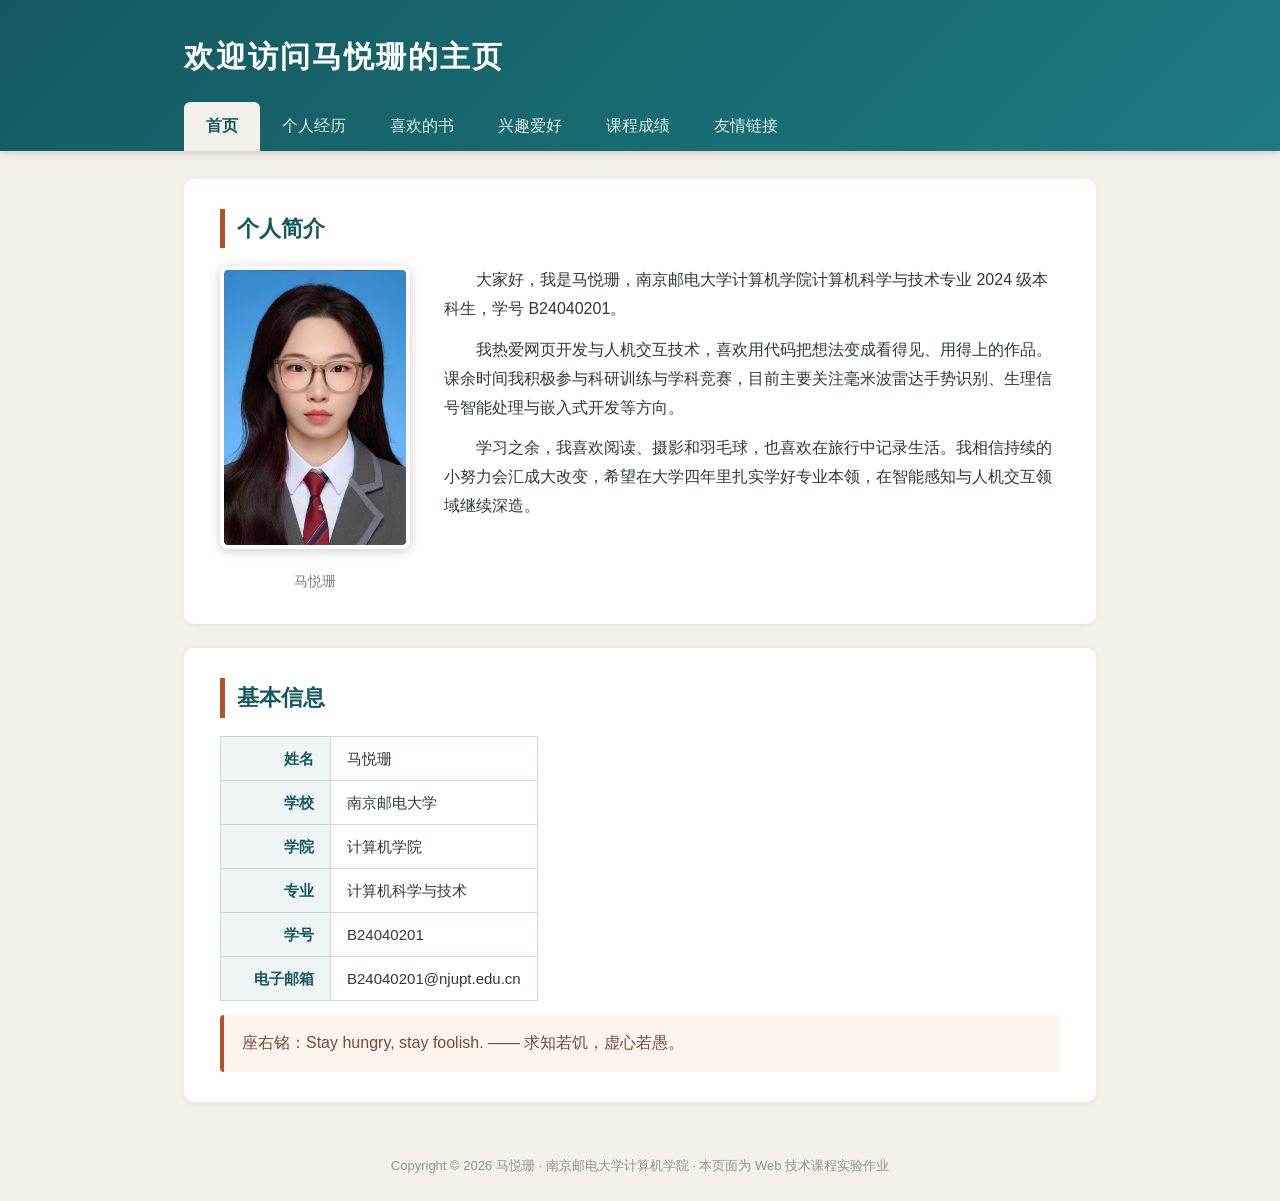
==== index.html @ d7584e9f "Add files via upload" ====
<!DOCTYPE html>
<html lang="zh-CN">
<head>
    <meta charset="UTF-8">
    <title>欢迎访问马悦珊的主页</title>
    <link rel="stylesheet" href="css/style.css">
</head>
<body>
    <header>
        <div class="header-inner">
            <h1>欢迎访问马悦珊的主页</h1>
            <nav>
                <ul>
                    <li><a href="index.html" class="active">首页</a></li>
                    <li><a href="experience.html">个人经历</a></li>
                    <li><a href="books.html">喜欢的书</a></li>
                    <li><a href="interests.html">兴趣爱好</a></li>
                    <li><a href="grades.html">课程成绩</a></li>
                    <li><a href="friends.html">友情链接</a></li>
                </ul>
            </nav>
        </div>
    </header>

    <main class="container">
        <section class="card">
            <h2>个人简介</h2>
            <div class="profile">
                <figure class="photo-box">
                    <img src="images/photo.jpg" alt="马悦珊的个人照片">
                    <figcaption>马悦珊</figcaption>
                </figure>
                <div class="intro">
                    <p>大家好，我是马悦珊，南京邮电大学计算机学院计算机科学与技术专业 2024 级本科生，学号 B24040201。</p>
                    <p>我热爱网页开发与人机交互技术，喜欢用代码把想法变成看得见、用得上的作品。课余时间我积极参与科研训练与学科竞赛，目前主要关注毫米波雷达手势识别、生理信号智能处理与嵌入式开发等方向。</p>
                    <p>学习之余，我喜欢阅读、摄影和羽毛球，也喜欢在旅行中记录生活。我相信持续的小努力会汇成大改变，希望在大学四年里扎实学好专业本领，在智能感知与人机交互领域继续深造。</p>
                </div>
            </div>
        </section>

        <section class="card">
            <h2>基本信息</h2>
            <table class="info">
                <tr>
                    <th>姓名</th>
                    <td>马悦珊</td>
                </tr>
                <tr>
                    <th>学校</th>
                    <td>南京邮电大学</td>
                </tr>
                <tr>
                    <th>学院</th>
                    <td>计算机学院</td>
                </tr>
                <tr>
                    <th>专业</th>
                    <td>计算机科学与技术</td>
                </tr>
                <tr>
                    <th>学号</th>
                    <td>B24040201</td>
                </tr>
                <tr>
                    <th>电子邮箱</th>
                    <td>B24040201@njupt.edu.cn</td>
                </tr>
            </table>
            <div class="motto">
                <p>座右铭：Stay hungry, stay foolish. —— 求知若饥，虚心若愚。</p>
            </div>
        </section>
    </main>

    <footer>
        <p>Copyright &copy; 2026 马悦珊 · 南京邮电大学计算机学院 · 本页面为 Web 技术课程实验作业</p>
    </footer>
</body>
</html>
---- css/style.css ----
/* =========================================================
   style.css —— 个人网站全站外部样式表
   设计风格：简洁清新的书卷气风格
   主色：墨绿青 #14595f  底色：米白 #f4f1ea  强调色：赭石 #b4502a
   ========================================================= */

/* 1. 全局重置与基础样式 */
* {
    margin: 0;
    padding: 0;
    box-sizing: border-box;
}

body {
    font-family: "Microsoft YaHei", "微软雅黑", "PingFang SC", Arial, sans-serif;
    background-color: #f4f1ea;
    color: #2f3a3a;
    line-height: 1.8;
    font-size: 16px;
}

a {
    color: #146c75;
    text-decoration: none;
}

a:hover {
    color: #b4502a;
    text-decoration: underline;
}

/* 2. 顶部标题区与导航栏（每个页面统一） */
header {
    background: linear-gradient(135deg, #14595f 0%, #1d7a83 100%);
    color: #ffffff;
    box-shadow: 0 2px 8px rgba(0, 0, 0, 0.15);
}

.header-inner {
    max-width: 960px;
    margin: 0 auto;
    padding: 30px 24px 0 24px;
}

header h1 {
    font-size: 30px;
    letter-spacing: 2px;
    margin-bottom: 18px;
}

nav ul {
    list-style: none;
    display: flex;
    flex-wrap: wrap;
}

nav ul li a {
    display: block;
    padding: 10px 22px;
    color: #dcefed;
    font-size: 16px;
}

nav ul li a:hover {
    background-color: rgba(255, 255, 255, 0.12);
    color: #ffffff;
    text-decoration: none;
}

nav ul li a.active {
    background-color: #f4f1ea;
    color: #14595f;
    font-weight: bold;
    border-radius: 6px 6px 0 0;
}

/* 3. 页面内容区：卡片式布局 */
.container {
    max-width: 960px;
    margin: 28px auto;
    padding: 0 24px;
}

.card {
    background-color: #ffffff;
    border-radius: 10px;
    padding: 30px 36px;
    margin-bottom: 24px;
    box-shadow: 0 1px 6px rgba(0, 0, 0, 0.06);
}

h2 {
    font-size: 22px;
    color: #14595f;
    border-left: 5px solid #b4502a;
    padding-left: 12px;
    margin-bottom: 18px;
}

h3 {
    font-size: 18px;
    color: #1d7a83;
    margin: 18px 0 10px 0;
}

p {
    margin-bottom: 12px;
    text-indent: 2em;
}

/* 4. 首页：照片 + 简介两栏布局 */
.profile {
    display: flex;
    gap: 34px;
    align-items: flex-start;
    flex-wrap: wrap;
}

.photo-box {
    flex: 0 0 auto;
    text-align: center;
}

.photo-box img {
    width: 190px;
    border-radius: 8px;
    border: 4px solid #ffffff;
    box-shadow: 0 2px 12px rgba(0, 0, 0, 0.20);
}

.photo-box figcaption {
    margin-top: 10px;
    font-size: 14px;
    color: #7a8585;
}

.intro {
    flex: 1;
    min-width: 300px;
}

/* 首页基本信息表 */
table.info {
    border-collapse: collapse;
    margin-top: 6px;
}

table.info th, table.info td {
    border: 1px solid #cdd8d7;
    padding: 8px 16px;
    font-size: 15px;
}

table.info th {
    background-color: #eef5f4;
    color: #14595f;
    text-align: right;
    width: 110px;
}

.motto {
    margin-top: 14px;
    padding: 14px 18px;
    background-color: #fdf4ee;
    border-left: 4px solid #b4502a;
    border-radius: 4px;
    color: #7a4a35;
}

.motto p {
    text-indent: 0;
    margin-bottom: 0;
}

/* 5. 列表通用样式 */
ol, ul.content-list {
    margin: 0 0 8px 28px;
}

ol li, ul.content-list li {
    margin-bottom: 12px;
}

ul.book-list li {
    margin-bottom: 16px;
}

.book-title {
    font-weight: bold;
    color: #14595f;
}

.book-author {
    color: #b4502a;
}

/* 6. 成绩表格 */
table.grades {
    width: 100%;
    border-collapse: collapse;
    margin-top: 10px;
    text-align: center;
}

table.grades th, table.grades td {
    border: 1px solid #cdd8d7;
    padding: 10px 12px;
}

table.grades thead th {
    background-color: #14595f;
    color: #ffffff;
    font-size: 16px;
}

table.grades tbody tr:nth-child(even) {
    background-color: #f2f7f6;
}

table.grades tbody tr:hover {
    background-color: #fdf0e9;
}

.score {
    color: #b4502a;
    font-weight: bold;
}

.table-note {
    margin-top: 12px;
    font-size: 14px;
    color: #7a8585;
    text-indent: 0;
}

/* 7. 友情链接页 */
ul.link-list {
    list-style: none;
    margin-left: 0;
}

ul.link-list li {
    padding: 12px 16px;
    margin-bottom: 12px;
    background-color: #f7faf9;
    border-radius: 6px;
    border-left: 4px solid #1d7a83;
}

ul.link-list a {
    font-size: 17px;
    font-weight: bold;
}

.link-desc {
    display: block;
    color: #7a8585;
    font-size: 14px;
    margin-top: 2px;
}

/* 8. 页脚 */
footer {
    text-align: center;
    padding: 24px;
    color: #8a9595;
    font-size: 13px;
}

footer p {
    text-indent: 0;
    margin-bottom: 0;
}
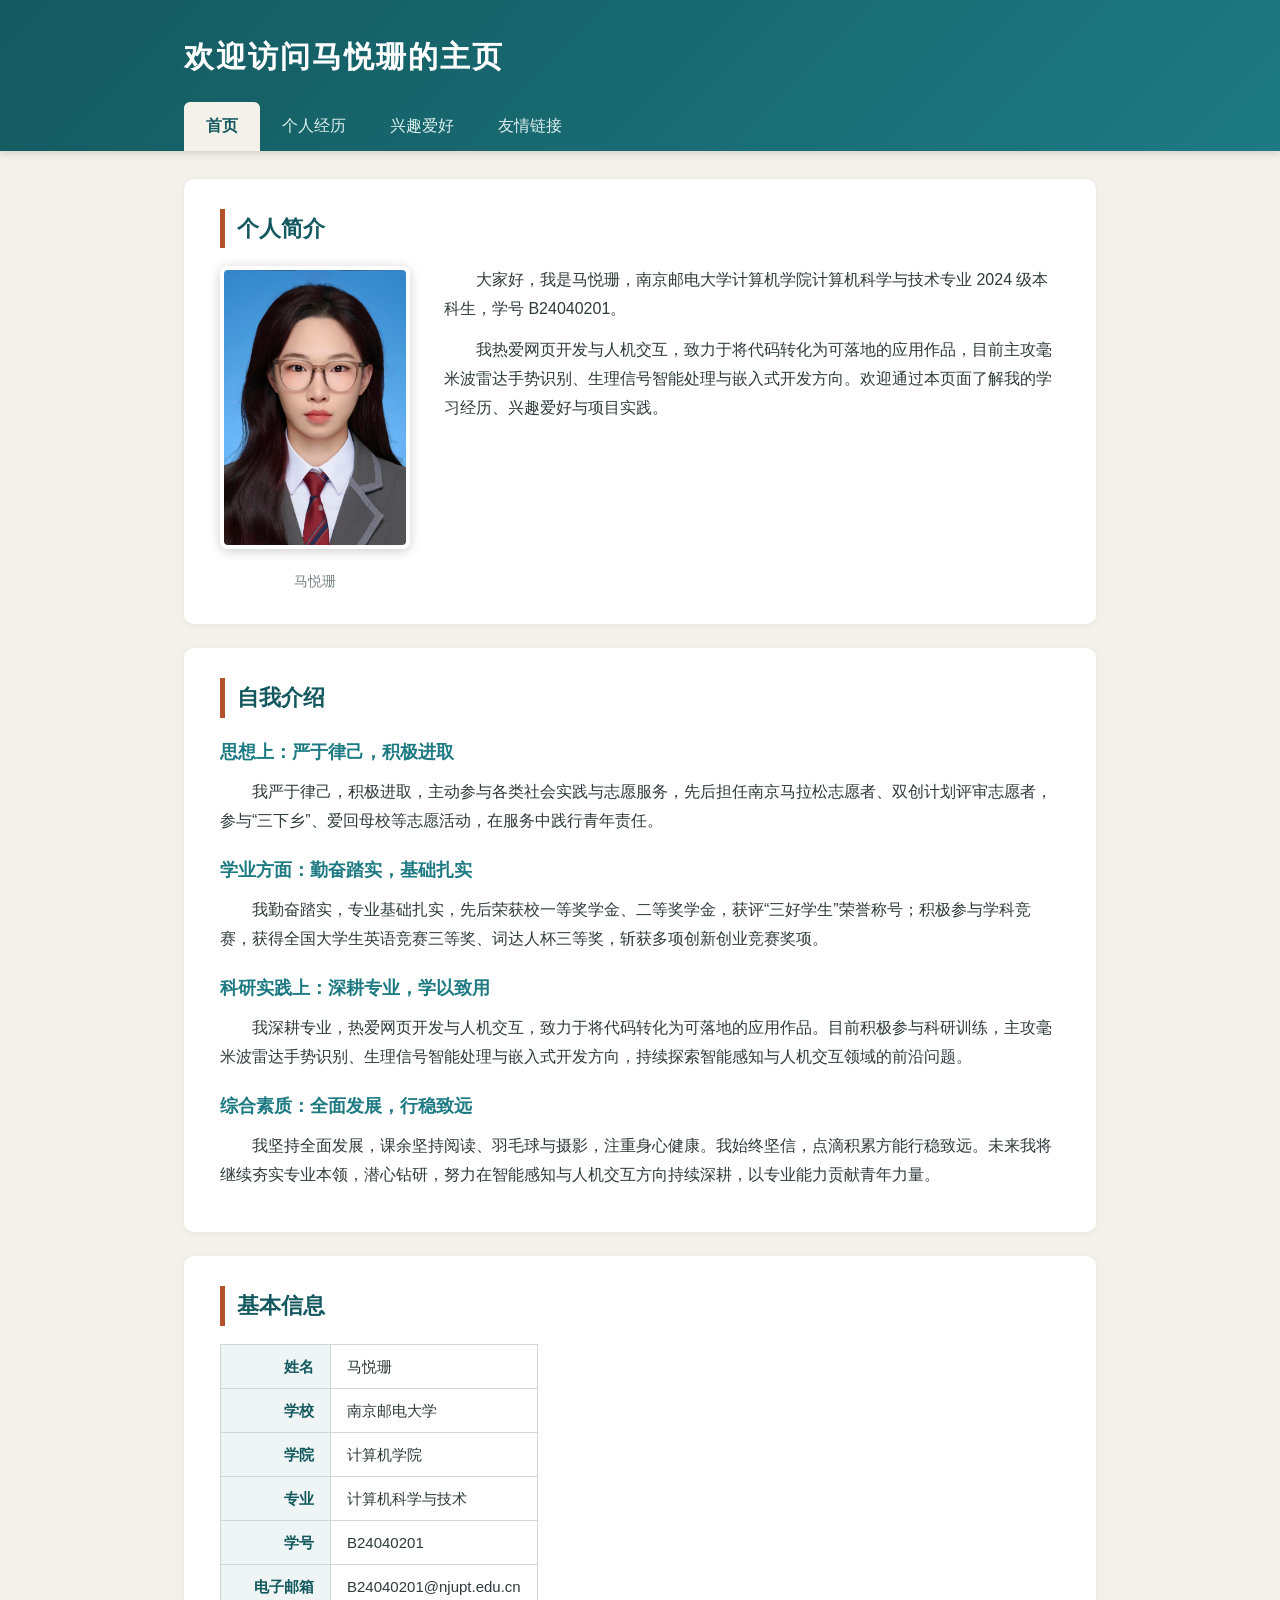
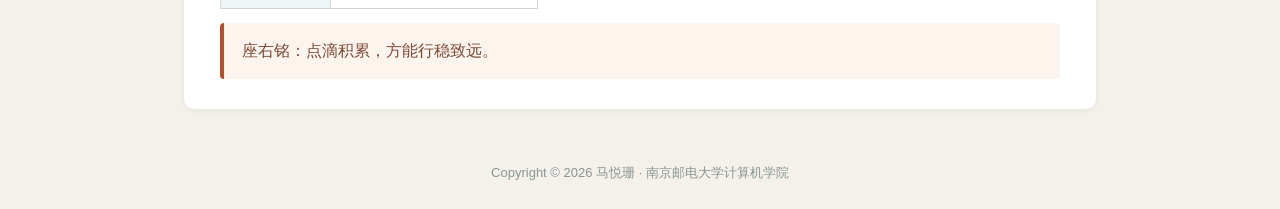
==== commit 5774e9ee: "改版个人简历" ====
--- a/index.html
+++ b/index.html
@@ -2,7 +2,7 @@
 <html lang="zh-CN">
 <head>
     <meta charset="UTF-8">
-    <title>欢迎访问马悦珊的主页</title>
+    <title>马悦珊的个人主页</title>
     <link rel="stylesheet" href="css/style.css">
 </head>
 <body>
@@ -13,9 +13,7 @@
                 <ul>
                     <li><a href="index.html" class="active">首页</a></li>
                     <li><a href="experience.html">个人经历</a></li>
-                    <li><a href="books.html">喜欢的书</a></li>
                     <li><a href="interests.html">兴趣爱好</a></li>
-                    <li><a href="grades.html">课程成绩</a></li>
                     <li><a href="friends.html">友情链接</a></li>
                 </ul>
             </nav>
@@ -32,10 +30,21 @@
                 </figure>
                 <div class="intro">
                     <p>大家好，我是马悦珊，南京邮电大学计算机学院计算机科学与技术专业 2024 级本科生，学号 B24040201。</p>
-                    <p>我热爱网页开发与人机交互技术，喜欢用代码把想法变成看得见、用得上的作品。课余时间我积极参与科研训练与学科竞赛，目前主要关注毫米波雷达手势识别、生理信号智能处理与嵌入式开发等方向。</p>
-                    <p>学习之余，我喜欢阅读、摄影和羽毛球，也喜欢在旅行中记录生活。我相信持续的小努力会汇成大改变，希望在大学四年里扎实学好专业本领，在智能感知与人机交互领域继续深造。</p>
+                    <p>我热爱网页开发与人机交互，致力于将代码转化为可落地的应用作品，目前主攻毫米波雷达手势识别、生理信号智能处理与嵌入式开发方向。欢迎通过本页面了解我的学习经历、兴趣爱好与项目实践。</p>
                 </div>
             </div>
+        </section>
+
+        <section class="card">
+            <h2>自我介绍</h2>
+            <h3>思想上：严于律己，积极进取</h3>
+            <p>我严于律己，积极进取，主动参与各类社会实践与志愿服务，先后担任南京马拉松志愿者、双创计划评审志愿者，参与“三下乡”、爱回母校等志愿活动，在服务中践行青年责任。</p>
+            <h3>学业方面：勤奋踏实，基础扎实</h3>
+            <p>我勤奋踏实，专业基础扎实，先后荣获校一等奖学金、二等奖学金，获评“三好学生”荣誉称号；积极参与学科竞赛，获得全国大学生英语竞赛三等奖、词达人杯三等奖，斩获多项创新创业竞赛奖项。</p>
+            <h3>科研实践上：深耕专业，学以致用</h3>
+            <p>我深耕专业，热爱网页开发与人机交互，致力于将代码转化为可落地的应用作品。目前积极参与科研训练，主攻毫米波雷达手势识别、生理信号智能处理与嵌入式开发方向，持续探索智能感知与人机交互领域的前沿问题。</p>
+            <h3>综合素质：全面发展，行稳致远</h3>
+            <p>我坚持全面发展，课余坚持阅读、羽毛球与摄影，注重身心健康。我始终坚信，点滴积累方能行稳致远。未来我将继续夯实专业本领，潜心钻研，努力在智能感知与人机交互方向持续深耕，以专业能力贡献青年力量。</p>
         </section>
 
         <section class="card">
@@ -67,13 +76,13 @@
                 </tr>
             </table>
             <div class="motto">
-                <p>座右铭：Stay hungry, stay foolish. —— 求知若饥，虚心若愚。</p>
+                <p>座右铭：点滴积累，方能行稳致远。</p>
             </div>
         </section>
     </main>
 
     <footer>
-        <p>Copyright &copy; 2026 马悦珊 · 南京邮电大学计算机学院 · 本页面为 Web 技术课程实验作业</p>
+        <p>Copyright &copy; 2026 马悦珊 · 南京邮电大学计算机学院</p>
     </footer>
 </body>
 </html>
--- a/css/style.css
+++ b/css/style.css
@@ -271,3 +271,61 @@
     text-indent: 0;
     margin-bottom: 0;
 }
+
+/* 9. 友情链接页：GitHub 醒目推荐卡片 */
+.github-feature {
+    display: flex;
+    gap: 26px;
+    align-items: center;
+    flex-wrap: wrap;
+    background: linear-gradient(135deg, #24292f 0%, #3a424b 100%);
+    border-radius: 10px;
+    padding: 28px 32px;
+    margin: 16px 0 26px 0;
+    box-shadow: 0 4px 14px rgba(36, 41, 47, 0.28);
+}
+
+.github-feature .gh-mark {
+    flex: 0 0 auto;
+    width: 70px;
+    height: 70px;
+    fill: #ffffff;
+}
+
+.github-feature .gh-content {
+    flex: 1;
+    min-width: 260px;
+}
+
+.github-feature h3 {
+    color: #ffffff;
+    margin: 0 0 8px 0;
+    font-size: 20px;
+}
+
+.github-feature .gh-content p {
+    color: #c8d1da;
+    text-indent: 0;
+    margin-bottom: 16px;
+    font-size: 15px;
+}
+
+.gh-btn {
+    display: inline-block;
+    background-color: #2da44e;
+    color: #ffffff;
+    padding: 10px 28px;
+    border-radius: 6px;
+    font-weight: bold;
+    font-size: 16px;
+}
+
+.gh-btn:hover {
+    background-color: #2c974b;
+    color: #ffffff;
+    text-decoration: none;
+}
+
+.other-links-title {
+    margin-top: 8px;
+}
